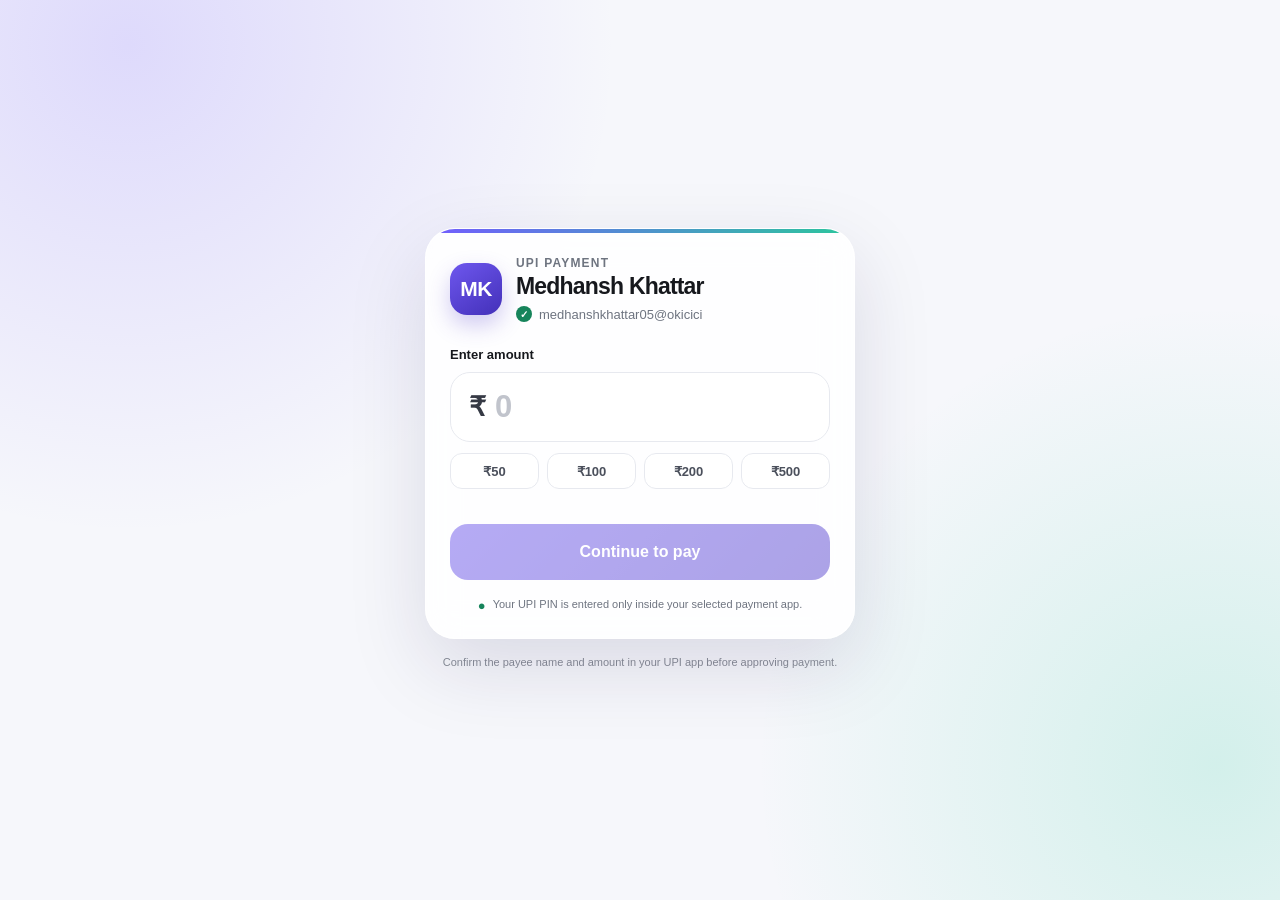
==== index.html @ 9745cc94 "Add NFC UPI payment portal" ====
<!doctype html>
<html lang="en">
<head>
  <meta charset="utf-8">
  <meta name="viewport" content="width=device-width, initial-scale=1, viewport-fit=cover">
  <meta name="theme-color" content="#f6f7fb">
  <meta name="description" content="Pay Medhansh Khattar securely using any UPI app.">
  <title>Pay Medhansh Khattar</title>
  <style>
    :root {
      color-scheme: light;
      --ink: #16181d;
      --muted: #6e7480;
      --line: #e7e9ef;
      --surface: rgba(255, 255, 255, 0.88);
      --accent: #5c45e8;
      --accent-dark: #4732c9;
      --success: #16845b;
      --danger: #bf3b48;
      --shadow: 0 28px 80px rgba(32, 25, 79, 0.13);
    }

    * { box-sizing: border-box; }

    html { min-height: 100%; }

    body {
      min-height: 100vh;
      min-height: 100svh;
      margin: 0;
      padding: max(20px, env(safe-area-inset-top)) 18px max(22px, env(safe-area-inset-bottom));
      display: grid;
      place-items: center;
      overflow-x: hidden;
      color: var(--ink);
      background:
        radial-gradient(circle at 10% 5%, rgba(118, 92, 255, 0.19), transparent 34%),
        radial-gradient(circle at 95% 85%, rgba(29, 202, 151, 0.16), transparent 32%),
        #f6f7fb;
      font-family: Inter, ui-sans-serif, -apple-system, BlinkMacSystemFont, "Segoe UI", sans-serif;
      -webkit-font-smoothing: antialiased;
    }

    button, input { font: inherit; }

    .page {
      width: min(100%, 430px);
      animation: arrive 420ms cubic-bezier(.2,.8,.2,1) both;
    }

    .card {
      position: relative;
      padding: 27px 24px 22px;
      overflow: hidden;
      border: 1px solid rgba(255, 255, 255, 0.92);
      border-radius: 30px;
      background: var(--surface);
      box-shadow: var(--shadow);
      backdrop-filter: blur(16px);
    }

    .card::before {
      content: "";
      position: absolute;
      inset: 0 auto auto 0;
      width: 100%;
      height: 4px;
      background: linear-gradient(90deg, #735cff, #2bc69c);
    }

    .identity {
      display: flex;
      align-items: center;
      gap: 14px;
      margin-bottom: 25px;
    }

    .avatar {
      width: 52px;
      height: 52px;
      flex: 0 0 auto;
      display: grid;
      place-items: center;
      border-radius: 17px;
      color: white;
      background: linear-gradient(145deg, #6e57ee, #4330b9);
      box-shadow: 0 10px 22px rgba(76, 53, 202, 0.26);
      font-size: 21px;
      font-weight: 750;
      letter-spacing: -0.03em;
    }

    .eyebrow {
      margin: 0 0 3px;
      color: var(--muted);
      font-size: 12px;
      font-weight: 700;
      letter-spacing: .1em;
      text-transform: uppercase;
    }

    h1 {
      margin: 0;
      font-size: 23px;
      line-height: 1.2;
      letter-spacing: -0.035em;
    }

    .upi-row {
      display: flex;
      align-items: center;
      gap: 7px;
      margin-top: 6px;
      color: var(--muted);
      font-size: 13px;
    }

    .verified {
      width: 16px;
      height: 16px;
      display: inline-grid;
      place-items: center;
      flex: 0 0 auto;
      border-radius: 50%;
      color: #fff;
      background: var(--success);
      font-size: 10px;
      font-weight: 900;
    }

    .section-label {
      display: block;
      margin-bottom: 10px;
      font-size: 13px;
      font-weight: 700;
    }

    .amount-wrap {
      height: 70px;
      display: flex;
      align-items: center;
      gap: 7px;
      padding: 0 18px;
      border: 1.5px solid var(--line);
      border-radius: 20px;
      background: #fff;
      transition: border-color 160ms ease, box-shadow 160ms ease;
    }

    .amount-wrap:focus-within {
      border-color: var(--accent);
      box-shadow: 0 0 0 4px rgba(92, 69, 232, 0.11);
    }

    .currency {
      color: #353944;
      font-size: 27px;
      font-weight: 700;
    }

    #amount {
      width: 100%;
      min-width: 0;
      border: 0;
      outline: 0;
      color: var(--ink);
      background: transparent;
      font-size: 31px;
      font-weight: 760;
      letter-spacing: -0.04em;
    }

    #amount::placeholder { color: #c1c4cc; }

    .quick-amounts {
      display: grid;
      grid-template-columns: repeat(4, 1fr);
      gap: 8px;
      margin: 11px 0 4px;
    }

    .chip {
      min-height: 36px;
      border: 1px solid var(--line);
      border-radius: 12px;
      color: #4b505c;
      background: rgba(255,255,255,.7);
      font-size: 13px;
      font-weight: 700;
      cursor: pointer;
      transition: transform 120ms ease, border-color 120ms ease, color 120ms ease;
    }

    .chip:active { transform: scale(.96); }
    .chip:hover { border-color: #bcb4ef; color: var(--accent); }

    .field-error {
      min-height: 19px;
      margin: 6px 2px 2px;
      color: var(--danger);
      font-size: 12px;
    }

    .primary {
      width: 100%;
      min-height: 56px;
      margin-top: 8px;
      border: 0;
      border-radius: 18px;
      color: white;
      background: linear-gradient(135deg, var(--accent), var(--accent-dark));
      box-shadow: 0 12px 25px rgba(76, 53, 202, 0.25);
      font-size: 16px;
      font-weight: 750;
      cursor: pointer;
      transition: transform 130ms ease, box-shadow 130ms ease, opacity 130ms ease;
    }

    .primary:hover { box-shadow: 0 15px 29px rgba(76, 53, 202, 0.3); }
    .primary:active { transform: translateY(1px) scale(.99); }
    .primary:disabled { cursor: not-allowed; opacity: .45; box-shadow: none; }

    .apps {
      display: grid;
      grid-template-columns: repeat(3, 1fr);
      gap: 10px;
      max-height: 0;
      margin-top: 0;
      overflow: hidden;
      opacity: 0;
      transform: translateY(-5px);
      transition: max-height 260ms ease, margin 260ms ease, opacity 180ms ease, transform 180ms ease;
    }

    .apps.show {
      max-height: 130px;
      margin-top: 14px;
      opacity: 1;
      transform: translateY(0);
    }

    .app-button {
      min-height: 76px;
      padding: 10px 5px;
      display: grid;
      justify-items: center;
      align-content: center;
      gap: 7px;
      border: 1px solid var(--line);
      border-radius: 16px;
      color: #353944;
      background: #fff;
      font-size: 11px;
      font-weight: 700;
      cursor: pointer;
      transition: border-color 140ms ease, transform 140ms ease, box-shadow 140ms ease;
    }

    .app-button:hover { border-color: #bcb4ef; box-shadow: 0 8px 18px rgba(29, 24, 65, .08); }
    .app-button:active { transform: scale(.97); }

    .app-mark {
      width: 30px;
      height: 30px;
      display: grid;
      place-items: center;
      border-radius: 10px;
      color: white;
      font-size: 13px;
      font-weight: 850;
    }

    .gpay { background: linear-gradient(135deg, #4285f4 0 50%, #34a853 50%); }
    .paytm { color: #043b72; background: #e8f7ff; }
    .fam { background: linear-gradient(135deg, #ff5e3a, #ff8a35); }

    .any-upi {
      width: 100%;
      min-height: 43px;
      display: none;
      margin-top: 9px;
      border: 0;
      color: var(--accent);
      background: transparent;
      font-size: 13px;
      font-weight: 700;
      cursor: pointer;
    }

    .any-upi.show { display: block; }

    .security-note {
      margin: 17px 2px 0;
      display: flex;
      align-items: flex-start;
      justify-content: center;
      gap: 7px;
      color: var(--muted);
      font-size: 11px;
      line-height: 1.45;
      text-align: center;
    }

    .lock { color: var(--success); font-size: 13px; }

    .footer {
      margin: 15px 12px 0;
      color: #878c96;
      font-size: 11px;
      line-height: 1.5;
      text-align: center;
    }

    .toast {
      position: fixed;
      left: 50%;
      bottom: max(20px, env(safe-area-inset-bottom));
      z-index: 5;
      padding: 11px 16px;
      border-radius: 13px;
      color: white;
      background: rgba(24, 26, 31, .92);
      box-shadow: 0 12px 30px rgba(0,0,0,.2);
      font-size: 13px;
      opacity: 0;
      pointer-events: none;
      transform: translate(-50%, 12px);
      transition: opacity 180ms ease, transform 180ms ease;
    }

    .toast.show { opacity: 1; transform: translate(-50%, 0); }

    @keyframes arrive {
      from { opacity: 0; transform: translateY(12px) scale(.985); }
      to { opacity: 1; transform: translateY(0) scale(1); }
    }

    @media (max-width: 360px) {
      .card { padding-inline: 18px; }
      .quick-amounts { gap: 6px; }
    }

    @media (prefers-reduced-motion: reduce) {
      *, *::before, *::after { scroll-behavior: auto !important; animation: none !important; transition: none !important; }
    }
  </style>
</head>
<body>
  <main class="page">
    <section class="card" aria-labelledby="page-title">
      <header class="identity">
        <div class="avatar" aria-hidden="true">MK</div>
        <div>
          <p class="eyebrow">UPI payment</p>
          <h1 id="page-title">Medhansh Khattar</h1>
          <div class="upi-row">
            <span class="verified" aria-label="Verified payee">✓</span>
            <span>medhanshkhattar05@okicici</span>
          </div>
        </div>
      </header>

      <form id="payment-form" novalidate>
        <label class="section-label" for="amount">Enter amount</label>
        <div class="amount-wrap">
          <span class="currency" aria-hidden="true">₹</span>
          <input id="amount" name="amount" type="text" inputmode="decimal" autocomplete="off" placeholder="0" maxlength="10" aria-describedby="amount-error">
        </div>

        <div class="quick-amounts" aria-label="Quick amounts">
          <button class="chip" type="button" data-amount="50">₹50</button>
          <button class="chip" type="button" data-amount="100">₹100</button>
          <button class="chip" type="button" data-amount="200">₹200</button>
          <button class="chip" type="button" data-amount="500">₹500</button>
        </div>

        <div id="amount-error" class="field-error" role="alert" aria-live="polite"></div>

        <button id="continue-button" class="primary" type="submit" disabled>Continue to pay</button>
      </form>

      <div id="apps" class="apps" aria-label="Choose a UPI app">
        <button class="app-button" type="button" data-app="gpay">
          <span class="app-mark gpay">G</span>
          Google Pay
        </button>
        <button class="app-button" type="button" data-app="paytm">
          <span class="app-mark paytm">P</span>
          Paytm
        </button>
        <button class="app-button" type="button" data-app="famapp">
          <span class="app-mark fam">F</span>
          FamApp
        </button>
      </div>
      <button id="any-upi" class="any-upi" type="button">Choose another UPI app</button>

      <p class="security-note">
        <span class="lock" aria-hidden="true">●</span>
        Your UPI PIN is entered only inside your selected payment app.
      </p>
    </section>

    <p class="footer">Confirm the payee name and amount in your UPI app before approving payment.</p>
  </main>

  <div id="toast" class="toast" role="status" aria-live="polite"></div>

  <script>
    (() => {
      const PAYEE = Object.freeze({
        address: "medhanshkhattar05@okicici",
        name: "Medhansh Khattar",
        currency: "INR",
        note: "NFC payment"
      });

      const PACKAGES = Object.freeze({
        gpay: "com.google.android.apps.nbu.paisa.user",
        paytm: "net.one97.paytm",
        famapp: "com.fampay.in"
      });

      const amountInput = document.querySelector("#amount");
      const error = document.querySelector("#amount-error");
      const continueButton = document.querySelector("#continue-button");
      const apps = document.querySelector("#apps");
      const anyUpiButton = document.querySelector("#any-upi");
      const toast = document.querySelector("#toast");
      let toastTimer;

      const cleanAmount = value => {
        const normalized = value.replace(/[^\d.]/g, "");
        const [whole = "", ...decimalParts] = normalized.split(".");
        return decimalParts.length ? `${whole}.${decimalParts.join("").slice(0, 2)}` : whole;
      };

      const amountValue = () => Number.parseFloat(amountInput.value);

      const validate = (showError = false) => {
        const amount = amountValue();
        let message = "";
        if (!amountInput.value) message = "Enter an amount to continue.";
        else if (!Number.isFinite(amount) || amount <= 0) message = "Enter an amount greater than ₹0.";
        else if (amount > 100000) message = "For this demo, enter ₹1,00,000 or less.";

        error.textContent = showError ? message : "";
        continueButton.disabled = Boolean(message);
        return !message;
      };

      const params = () => new URLSearchParams({
        pa: PAYEE.address,
        pn: PAYEE.name,
        am: amountValue().toFixed(2),
        cu: PAYEE.currency,
        tn: PAYEE.note
      }).toString();

      const universalLink = () => `upi://pay?${params()}`;

      const intentLink = app => {
        const packageName = PACKAGES[app];
        return `intent://pay?${params()}#Intent;scheme=upi;package=${packageName};end`;
      };

      const showToast = message => {
        clearTimeout(toastTimer);
        toast.textContent = message;
        toast.classList.add("show");
        toastTimer = setTimeout(() => toast.classList.remove("show"), 2600);
      };

      const launch = app => {
        if (!validate(true)) return;
        const isAndroid = /Android/i.test(navigator.userAgent);
        showToast("Opening your payment app…");
        window.location.href = isAndroid && app ? intentLink(app) : universalLink();
      };

      amountInput.addEventListener("input", event => {
        const cleaned = cleanAmount(event.target.value);
        if (cleaned !== event.target.value) event.target.value = cleaned;
        validate(false);
        apps.classList.remove("show");
        anyUpiButton.classList.remove("show");
      });

      document.querySelectorAll("[data-amount]").forEach(button => {
        button.addEventListener("click", () => {
          amountInput.value = button.dataset.amount;
          validate(false);
          amountInput.focus();
        });
      });

      document.querySelector("#payment-form").addEventListener("submit", event => {
        event.preventDefault();
        if (!validate(true)) {
          amountInput.focus();
          return;
        }
        apps.classList.add("show");
        anyUpiButton.classList.add("show");
        document.querySelector("[data-app='gpay']").focus({ preventScroll: true });
      });

      document.querySelectorAll("[data-app]").forEach(button => {
        button.addEventListener("click", () => launch(button.dataset.app));
      });

      anyUpiButton.addEventListener("click", () => launch(null));
    })();
  </script>
</body>
</html>
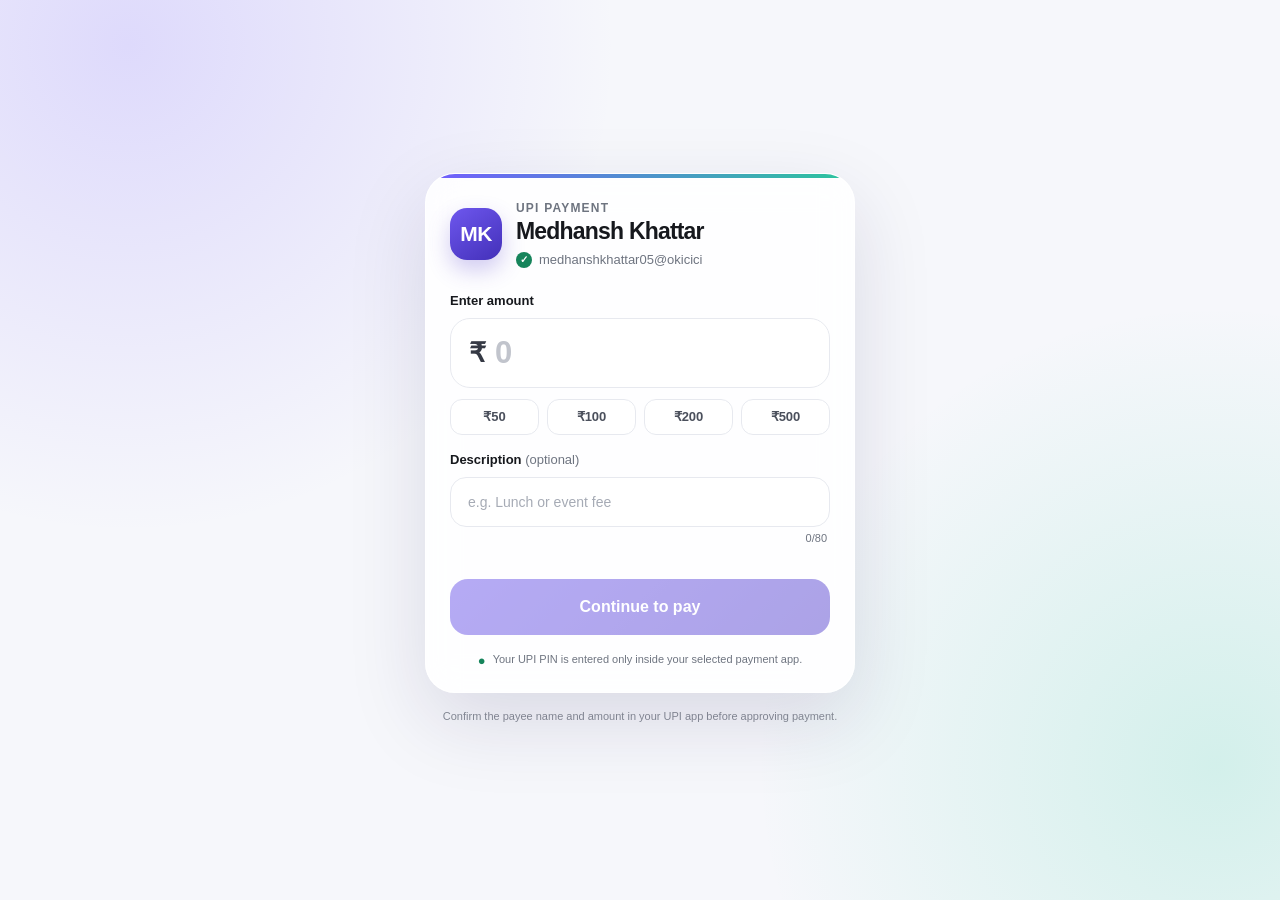
==== commit 5155009e: "Fix UPI app handoff and add payment description" ====
--- a/index.html
+++ b/index.html
@@ -179,6 +179,50 @@
       margin: 11px 0 4px;
     }
 
+    .description-label {
+      margin-top: 17px;
+    }
+
+    .optional {
+      color: var(--muted);
+      font-weight: 500;
+    }
+
+    .description-wrap {
+      min-height: 50px;
+      display: flex;
+      align-items: center;
+      padding: 0 15px;
+      border: 1.5px solid var(--line);
+      border-radius: 16px;
+      background: #fff;
+      transition: border-color 160ms ease, box-shadow 160ms ease;
+    }
+
+    .description-wrap:focus-within {
+      border-color: var(--accent);
+      box-shadow: 0 0 0 4px rgba(92, 69, 232, 0.11);
+    }
+
+    #description {
+      width: 100%;
+      min-width: 0;
+      border: 0;
+      outline: 0;
+      color: var(--ink);
+      background: transparent;
+      font-size: 14px;
+    }
+
+    #description::placeholder { color: #a6abb5; }
+
+    .description-meta {
+      margin: 5px 3px 0;
+      color: var(--muted);
+      font-size: 11px;
+      text-align: right;
+    }
+
     .chip {
       min-height: 36px;
       border: 1px solid var(--line);
@@ -220,6 +264,15 @@
     .primary:active { transform: translateY(1px) scale(.99); }
     .primary:disabled { cursor: not-allowed; opacity: .45; box-shadow: none; }
 
+    .app-picker-label {
+      display: none;
+      margin: 18px 2px 0;
+      font-size: 13px;
+      font-weight: 750;
+    }
+
+    .app-picker-label.show { display: block; }
+
     .apps {
       display: grid;
       grid-template-columns: repeat(3, 1fr);
@@ -233,8 +286,8 @@
     }
 
     .apps.show {
-      max-height: 130px;
-      margin-top: 14px;
+      max-height: 230px;
+      margin-top: 10px;
       opacity: 1;
       transform: translateY(0);
     }
@@ -273,21 +326,8 @@
     .gpay { background: linear-gradient(135deg, #4285f4 0 50%, #34a853 50%); }
     .paytm { color: #043b72; background: #e8f7ff; }
     .fam { background: linear-gradient(135deg, #ff5e3a, #ff8a35); }
-
-    .any-upi {
-      width: 100%;
-      min-height: 43px;
-      display: none;
-      margin-top: 9px;
-      border: 0;
-      color: var(--accent);
-      background: transparent;
-      font-size: 13px;
-      font-weight: 700;
-      cursor: pointer;
-    }
-
-    .any-upi.show { display: block; }
+    .phonepe { background: linear-gradient(135deg, #6739b7, #4b2191); }
+    .bhim { background: linear-gradient(135deg, #f28b2d 0 50%, #159b72 50%); }
 
     .security-note {
       margin: 17px 2px 0;
@@ -374,15 +414,28 @@
           <button class="chip" type="button" data-amount="500">₹500</button>
         </div>
 
+        <label class="section-label description-label" for="description">
+          Description <span class="optional">(optional)</span>
+        </label>
+        <div class="description-wrap">
+          <input id="description" name="description" type="text" autocomplete="off" placeholder="e.g. Lunch or event fee" maxlength="80" aria-describedby="description-meta">
+        </div>
+        <div id="description-meta" class="description-meta"><span id="description-count">0</span>/80</div>
+
         <div id="amount-error" class="field-error" role="alert" aria-live="polite"></div>
 
         <button id="continue-button" class="primary" type="submit" disabled>Continue to pay</button>
       </form>
 
-      <div id="apps" class="apps" aria-label="Choose a UPI app">
+      <p id="app-picker-label" class="app-picker-label">Choose your UPI app</p>
+      <div id="apps" class="apps" aria-labelledby="app-picker-label">
         <button class="app-button" type="button" data-app="gpay">
           <span class="app-mark gpay">G</span>
           Google Pay
+        </button>
+        <button class="app-button" type="button" data-app="phonepe">
+          <span class="app-mark phonepe">Pe</span>
+          PhonePe
         </button>
         <button class="app-button" type="button" data-app="paytm">
           <span class="app-mark paytm">P</span>
@@ -392,8 +445,11 @@
           <span class="app-mark fam">F</span>
           FamApp
         </button>
+        <button class="app-button" type="button" data-app="bhim">
+          <span class="app-mark bhim">B</span>
+          BHIM
+        </button>
       </div>
-      <button id="any-upi" class="any-upi" type="button">Choose another UPI app</button>
 
       <p class="security-note">
         <span class="lock" aria-hidden="true">●</span>
@@ -417,15 +473,27 @@
 
       const PACKAGES = Object.freeze({
         gpay: "com.google.android.apps.nbu.paisa.user",
+        phonepe: "com.phonepe.app",
         paytm: "net.one97.paytm",
-        famapp: "com.fampay.in"
+        famapp: "com.fampay.in",
+        bhim: "in.org.npci.upiapp"
+      });
+
+      const STORE_URLS = Object.freeze({
+        gpay: "https://play.google.com/store/apps/details?id=com.google.android.apps.nbu.paisa.user",
+        phonepe: "https://play.google.com/store/apps/details?id=com.phonepe.app",
+        paytm: "https://play.google.com/store/apps/details?id=net.one97.paytm",
+        famapp: "https://play.google.com/store/apps/details?id=com.fampay.in",
+        bhim: "https://play.google.com/store/apps/details?id=in.org.npci.upiapp"
       });
 
       const amountInput = document.querySelector("#amount");
+      const descriptionInput = document.querySelector("#description");
+      const descriptionCount = document.querySelector("#description-count");
       const error = document.querySelector("#amount-error");
       const continueButton = document.querySelector("#continue-button");
       const apps = document.querySelector("#apps");
-      const anyUpiButton = document.querySelector("#any-upi");
+      const appPickerLabel = document.querySelector("#app-picker-label");
       const toast = document.querySelector("#toast");
       let toastTimer;
 
@@ -449,19 +517,26 @@
         return !message;
       };
 
-      const params = () => new URLSearchParams({
+      const encodeParams = fields => Object.entries(fields)
+        .map(([key, value]) => `${encodeURIComponent(key)}=${encodeURIComponent(value)}`)
+        .join("&");
+
+      const transactionReference = () =>
+        `NFC${Date.now().toString(36).toUpperCase()}`;
+
+      const params = () => encodeParams({
         pa: PAYEE.address,
         pn: PAYEE.name,
+        tr: transactionReference(),
+        tn: descriptionInput.value.trim() || PAYEE.note,
         am: amountValue().toFixed(2),
-        cu: PAYEE.currency,
-        tn: PAYEE.note
-      }).toString();
-
-      const universalLink = () => `upi://pay?${params()}`;
+        cu: PAYEE.currency
+      });
 
       const intentLink = app => {
         const packageName = PACKAGES[app];
-        return `intent://pay?${params()}#Intent;scheme=upi;package=${packageName};end`;
+        const fallback = encodeURIComponent(STORE_URLS[app]);
+        return `intent://pay?${params()}#Intent;scheme=upi;package=${packageName};action=android.intent.action.VIEW;category=android.intent.category.BROWSABLE;S.browser_fallback_url=${fallback};end`;
       };
 
       const showToast = message => {
@@ -474,8 +549,12 @@
       const launch = app => {
         if (!validate(true)) return;
         const isAndroid = /Android/i.test(navigator.userAgent);
-        showToast("Opening your payment app…");
-        window.location.href = isAndroid && app ? intentLink(app) : universalLink();
+        if (!isAndroid) {
+          showToast("Choose a UPI app on an Android phone.");
+          return;
+        }
+        showToast("Opening your selected UPI app…");
+        window.location.href = intentLink(app);
       };
 
       amountInput.addEventListener("input", event => {
@@ -483,7 +562,14 @@
         if (cleaned !== event.target.value) event.target.value = cleaned;
         validate(false);
         apps.classList.remove("show");
-        anyUpiButton.classList.remove("show");
+        appPickerLabel.classList.remove("show");
+      });
+
+      descriptionInput.addEventListener("input", () => {
+        descriptionInput.value = descriptionInput.value.replace(/[\r\n]+/g, " ");
+        descriptionCount.textContent = descriptionInput.value.length;
+        apps.classList.remove("show");
+        appPickerLabel.classList.remove("show");
       });
 
       document.querySelectorAll("[data-amount]").forEach(button => {
@@ -500,16 +586,14 @@
           amountInput.focus();
           return;
         }
+        appPickerLabel.classList.add("show");
         apps.classList.add("show");
-        anyUpiButton.classList.add("show");
         document.querySelector("[data-app='gpay']").focus({ preventScroll: true });
       });
 
       document.querySelectorAll("[data-app]").forEach(button => {
         button.addEventListener("click", () => launch(button.dataset.app));
       });
-
-      anyUpiButton.addEventListener("click", () => launch(null));
     })();
   </script>
 </body>
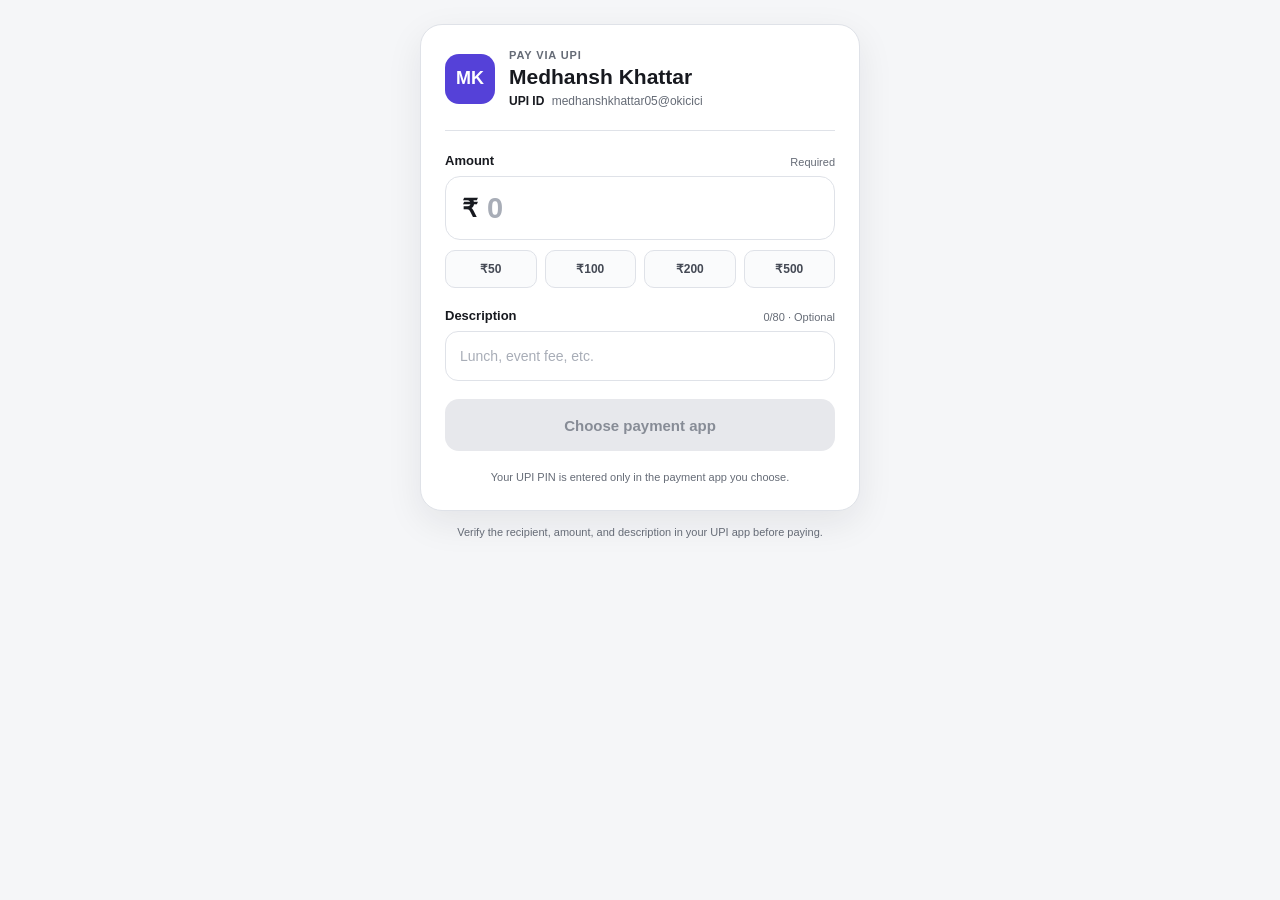
==== commit f4e10899: "Revamp UPI portal for clarity and reliability" ====
--- a/index.html
+++ b/index.html
@@ -3,598 +3,73 @@
 <head>
   <meta charset="utf-8">
   <meta name="viewport" content="width=device-width, initial-scale=1, viewport-fit=cover">
-  <meta name="theme-color" content="#f6f7fb">
-  <meta name="description" content="Pay Medhansh Khattar securely using any UPI app.">
+  <meta name="theme-color" content="#f5f6f8">
+  <meta name="referrer" content="no-referrer">
+  <meta name="description" content="Choose a UPI app to pay Medhansh Khattar.">
+  <meta http-equiv="Content-Security-Policy" content="default-src 'self'; script-src 'self'; style-src 'self'; img-src 'self' data:; connect-src 'none'; object-src 'none'; base-uri 'none'; form-action 'self'">
   <title>Pay Medhansh Khattar</title>
-  <style>
-    :root {
-      color-scheme: light;
-      --ink: #16181d;
-      --muted: #6e7480;
-      --line: #e7e9ef;
-      --surface: rgba(255, 255, 255, 0.88);
-      --accent: #5c45e8;
-      --accent-dark: #4732c9;
-      --success: #16845b;
-      --danger: #bf3b48;
-      --shadow: 0 28px 80px rgba(32, 25, 79, 0.13);
-    }
-
-    * { box-sizing: border-box; }
-
-    html { min-height: 100%; }
-
-    body {
-      min-height: 100vh;
-      min-height: 100svh;
-      margin: 0;
-      padding: max(20px, env(safe-area-inset-top)) 18px max(22px, env(safe-area-inset-bottom));
-      display: grid;
-      place-items: center;
-      overflow-x: hidden;
-      color: var(--ink);
-      background:
-        radial-gradient(circle at 10% 5%, rgba(118, 92, 255, 0.19), transparent 34%),
-        radial-gradient(circle at 95% 85%, rgba(29, 202, 151, 0.16), transparent 32%),
-        #f6f7fb;
-      font-family: Inter, ui-sans-serif, -apple-system, BlinkMacSystemFont, "Segoe UI", sans-serif;
-      -webkit-font-smoothing: antialiased;
-    }
-
-    button, input { font: inherit; }
-
-    .page {
-      width: min(100%, 430px);
-      animation: arrive 420ms cubic-bezier(.2,.8,.2,1) both;
-    }
-
-    .card {
-      position: relative;
-      padding: 27px 24px 22px;
-      overflow: hidden;
-      border: 1px solid rgba(255, 255, 255, 0.92);
-      border-radius: 30px;
-      background: var(--surface);
-      box-shadow: var(--shadow);
-      backdrop-filter: blur(16px);
-    }
-
-    .card::before {
-      content: "";
-      position: absolute;
-      inset: 0 auto auto 0;
-      width: 100%;
-      height: 4px;
-      background: linear-gradient(90deg, #735cff, #2bc69c);
-    }
-
-    .identity {
-      display: flex;
-      align-items: center;
-      gap: 14px;
-      margin-bottom: 25px;
-    }
-
-    .avatar {
-      width: 52px;
-      height: 52px;
-      flex: 0 0 auto;
-      display: grid;
-      place-items: center;
-      border-radius: 17px;
-      color: white;
-      background: linear-gradient(145deg, #6e57ee, #4330b9);
-      box-shadow: 0 10px 22px rgba(76, 53, 202, 0.26);
-      font-size: 21px;
-      font-weight: 750;
-      letter-spacing: -0.03em;
-    }
-
-    .eyebrow {
-      margin: 0 0 3px;
-      color: var(--muted);
-      font-size: 12px;
-      font-weight: 700;
-      letter-spacing: .1em;
-      text-transform: uppercase;
-    }
-
-    h1 {
-      margin: 0;
-      font-size: 23px;
-      line-height: 1.2;
-      letter-spacing: -0.035em;
-    }
-
-    .upi-row {
-      display: flex;
-      align-items: center;
-      gap: 7px;
-      margin-top: 6px;
-      color: var(--muted);
-      font-size: 13px;
-    }
-
-    .verified {
-      width: 16px;
-      height: 16px;
-      display: inline-grid;
-      place-items: center;
-      flex: 0 0 auto;
-      border-radius: 50%;
-      color: #fff;
-      background: var(--success);
-      font-size: 10px;
-      font-weight: 900;
-    }
-
-    .section-label {
-      display: block;
-      margin-bottom: 10px;
-      font-size: 13px;
-      font-weight: 700;
-    }
-
-    .amount-wrap {
-      height: 70px;
-      display: flex;
-      align-items: center;
-      gap: 7px;
-      padding: 0 18px;
-      border: 1.5px solid var(--line);
-      border-radius: 20px;
-      background: #fff;
-      transition: border-color 160ms ease, box-shadow 160ms ease;
-    }
-
-    .amount-wrap:focus-within {
-      border-color: var(--accent);
-      box-shadow: 0 0 0 4px rgba(92, 69, 232, 0.11);
-    }
-
-    .currency {
-      color: #353944;
-      font-size: 27px;
-      font-weight: 700;
-    }
-
-    #amount {
-      width: 100%;
-      min-width: 0;
-      border: 0;
-      outline: 0;
-      color: var(--ink);
-      background: transparent;
-      font-size: 31px;
-      font-weight: 760;
-      letter-spacing: -0.04em;
-    }
-
-    #amount::placeholder { color: #c1c4cc; }
-
-    .quick-amounts {
-      display: grid;
-      grid-template-columns: repeat(4, 1fr);
-      gap: 8px;
-      margin: 11px 0 4px;
-    }
-
-    .description-label {
-      margin-top: 17px;
-    }
-
-    .optional {
-      color: var(--muted);
-      font-weight: 500;
-    }
-
-    .description-wrap {
-      min-height: 50px;
-      display: flex;
-      align-items: center;
-      padding: 0 15px;
-      border: 1.5px solid var(--line);
-      border-radius: 16px;
-      background: #fff;
-      transition: border-color 160ms ease, box-shadow 160ms ease;
-    }
-
-    .description-wrap:focus-within {
-      border-color: var(--accent);
-      box-shadow: 0 0 0 4px rgba(92, 69, 232, 0.11);
-    }
-
-    #description {
-      width: 100%;
-      min-width: 0;
-      border: 0;
-      outline: 0;
-      color: var(--ink);
-      background: transparent;
-      font-size: 14px;
-    }
-
-    #description::placeholder { color: #a6abb5; }
-
-    .description-meta {
-      margin: 5px 3px 0;
-      color: var(--muted);
-      font-size: 11px;
-      text-align: right;
-    }
-
-    .chip {
-      min-height: 36px;
-      border: 1px solid var(--line);
-      border-radius: 12px;
-      color: #4b505c;
-      background: rgba(255,255,255,.7);
-      font-size: 13px;
-      font-weight: 700;
-      cursor: pointer;
-      transition: transform 120ms ease, border-color 120ms ease, color 120ms ease;
-    }
-
-    .chip:active { transform: scale(.96); }
-    .chip:hover { border-color: #bcb4ef; color: var(--accent); }
-
-    .field-error {
-      min-height: 19px;
-      margin: 6px 2px 2px;
-      color: var(--danger);
-      font-size: 12px;
-    }
-
-    .primary {
-      width: 100%;
-      min-height: 56px;
-      margin-top: 8px;
-      border: 0;
-      border-radius: 18px;
-      color: white;
-      background: linear-gradient(135deg, var(--accent), var(--accent-dark));
-      box-shadow: 0 12px 25px rgba(76, 53, 202, 0.25);
-      font-size: 16px;
-      font-weight: 750;
-      cursor: pointer;
-      transition: transform 130ms ease, box-shadow 130ms ease, opacity 130ms ease;
-    }
-
-    .primary:hover { box-shadow: 0 15px 29px rgba(76, 53, 202, 0.3); }
-    .primary:active { transform: translateY(1px) scale(.99); }
-    .primary:disabled { cursor: not-allowed; opacity: .45; box-shadow: none; }
-
-    .app-picker-label {
-      display: none;
-      margin: 18px 2px 0;
-      font-size: 13px;
-      font-weight: 750;
-    }
-
-    .app-picker-label.show { display: block; }
-
-    .apps {
-      display: grid;
-      grid-template-columns: repeat(3, 1fr);
-      gap: 10px;
-      max-height: 0;
-      margin-top: 0;
-      overflow: hidden;
-      opacity: 0;
-      transform: translateY(-5px);
-      transition: max-height 260ms ease, margin 260ms ease, opacity 180ms ease, transform 180ms ease;
-    }
-
-    .apps.show {
-      max-height: 230px;
-      margin-top: 10px;
-      opacity: 1;
-      transform: translateY(0);
-    }
-
-    .app-button {
-      min-height: 76px;
-      padding: 10px 5px;
-      display: grid;
-      justify-items: center;
-      align-content: center;
-      gap: 7px;
-      border: 1px solid var(--line);
-      border-radius: 16px;
-      color: #353944;
-      background: #fff;
-      font-size: 11px;
-      font-weight: 700;
-      cursor: pointer;
-      transition: border-color 140ms ease, transform 140ms ease, box-shadow 140ms ease;
-    }
-
-    .app-button:hover { border-color: #bcb4ef; box-shadow: 0 8px 18px rgba(29, 24, 65, .08); }
-    .app-button:active { transform: scale(.97); }
-
-    .app-mark {
-      width: 30px;
-      height: 30px;
-      display: grid;
-      place-items: center;
-      border-radius: 10px;
-      color: white;
-      font-size: 13px;
-      font-weight: 850;
-    }
-
-    .gpay { background: linear-gradient(135deg, #4285f4 0 50%, #34a853 50%); }
-    .paytm { color: #043b72; background: #e8f7ff; }
-    .fam { background: linear-gradient(135deg, #ff5e3a, #ff8a35); }
-    .phonepe { background: linear-gradient(135deg, #6739b7, #4b2191); }
-    .bhim { background: linear-gradient(135deg, #f28b2d 0 50%, #159b72 50%); }
-
-    .security-note {
-      margin: 17px 2px 0;
-      display: flex;
-      align-items: flex-start;
-      justify-content: center;
-      gap: 7px;
-      color: var(--muted);
-      font-size: 11px;
-      line-height: 1.45;
-      text-align: center;
-    }
-
-    .lock { color: var(--success); font-size: 13px; }
-
-    .footer {
-      margin: 15px 12px 0;
-      color: #878c96;
-      font-size: 11px;
-      line-height: 1.5;
-      text-align: center;
-    }
-
-    .toast {
-      position: fixed;
-      left: 50%;
-      bottom: max(20px, env(safe-area-inset-bottom));
-      z-index: 5;
-      padding: 11px 16px;
-      border-radius: 13px;
-      color: white;
-      background: rgba(24, 26, 31, .92);
-      box-shadow: 0 12px 30px rgba(0,0,0,.2);
-      font-size: 13px;
-      opacity: 0;
-      pointer-events: none;
-      transform: translate(-50%, 12px);
-      transition: opacity 180ms ease, transform 180ms ease;
-    }
-
-    .toast.show { opacity: 1; transform: translate(-50%, 0); }
-
-    @keyframes arrive {
-      from { opacity: 0; transform: translateY(12px) scale(.985); }
-      to { opacity: 1; transform: translateY(0) scale(1); }
-    }
-
-    @media (max-width: 360px) {
-      .card { padding-inline: 18px; }
-      .quick-amounts { gap: 6px; }
-    }
-
-    @media (prefers-reduced-motion: reduce) {
-      *, *::before, *::after { scroll-behavior: auto !important; animation: none !important; transition: none !important; }
-    }
-  </style>
+  <link rel="stylesheet" href="./styles.css?v=4">
+  <script src="./app.js?v=4" defer></script>
 </head>
 <body>
-  <main class="page">
-    <section class="card" aria-labelledby="page-title">
-      <header class="identity">
+  <main class="payment-shell">
+    <section class="payment-card" aria-labelledby="page-title">
+      <header class="payee-header">
         <div class="avatar" aria-hidden="true">MK</div>
-        <div>
-          <p class="eyebrow">UPI payment</p>
+        <div class="payee-details">
+          <p class="kicker">Pay via UPI</p>
           <h1 id="page-title">Medhansh Khattar</h1>
-          <div class="upi-row">
-            <span class="verified" aria-label="Verified payee">✓</span>
-            <span>medhanshkhattar05@okicici</span>
-          </div>
+          <p class="upi-id"><span>UPI ID</span> medhanshkhattar05@okicici</p>
         </div>
       </header>
 
       <form id="payment-form" novalidate>
-        <label class="section-label" for="amount">Enter amount</label>
-        <div class="amount-wrap">
+        <div class="field-heading">
+          <label for="amount">Amount</label>
+          <span>Required</span>
+        </div>
+        <div class="amount-field">
           <span class="currency" aria-hidden="true">₹</span>
-          <input id="amount" name="amount" type="text" inputmode="decimal" autocomplete="off" placeholder="0" maxlength="10" aria-describedby="amount-error">
+          <input id="amount" name="amount" type="text" inputmode="decimal" autocomplete="off" placeholder="0" maxlength="12" aria-describedby="amount-error">
         </div>
 
-        <div class="quick-amounts" aria-label="Quick amounts">
-          <button class="chip" type="button" data-amount="50">₹50</button>
-          <button class="chip" type="button" data-amount="100">₹100</button>
-          <button class="chip" type="button" data-amount="200">₹200</button>
-          <button class="chip" type="button" data-amount="500">₹500</button>
+        <div class="quick-amounts" aria-label="Suggested amounts">
+          <button type="button" data-amount="50">₹50</button>
+          <button type="button" data-amount="100">₹100</button>
+          <button type="button" data-amount="200">₹200</button>
+          <button type="button" data-amount="500">₹500</button>
         </div>
 
-        <label class="section-label description-label" for="description">
-          Description <span class="optional">(optional)</span>
-        </label>
-        <div class="description-wrap">
-          <input id="description" name="description" type="text" autocomplete="off" placeholder="e.g. Lunch or event fee" maxlength="80" aria-describedby="description-meta">
+        <div class="field-heading description-heading">
+          <label for="description">Description</label>
+          <span><span id="description-count">0</span>/80 · Optional</span>
         </div>
-        <div id="description-meta" class="description-meta"><span id="description-count">0</span>/80</div>
+        <input class="text-field" id="description" name="description" type="text" autocomplete="off" placeholder="Lunch, event fee, etc." maxlength="80">
 
-        <div id="amount-error" class="field-error" role="alert" aria-live="polite"></div>
-
-        <button id="continue-button" class="primary" type="submit" disabled>Continue to pay</button>
+        <p id="amount-error" class="field-error" role="alert" aria-live="polite" hidden></p>
+        <button id="continue-button" class="primary-button" type="submit" disabled>Choose payment app</button>
       </form>
 
-      <p id="app-picker-label" class="app-picker-label">Choose your UPI app</p>
-      <div id="apps" class="apps" aria-labelledby="app-picker-label">
-        <button class="app-button" type="button" data-app="gpay">
-          <span class="app-mark gpay">G</span>
-          Google Pay
-        </button>
-        <button class="app-button" type="button" data-app="phonepe">
-          <span class="app-mark phonepe">Pe</span>
-          PhonePe
-        </button>
-        <button class="app-button" type="button" data-app="paytm">
-          <span class="app-mark paytm">P</span>
-          Paytm
-        </button>
-        <button class="app-button" type="button" data-app="famapp">
-          <span class="app-mark fam">F</span>
-          FamApp
-        </button>
-        <button class="app-button" type="button" data-app="bhim">
-          <span class="app-mark bhim">B</span>
-          BHIM
-        </button>
-      </div>
+      <section id="app-picker" class="app-picker" aria-labelledby="app-picker-title" hidden>
+        <div class="picker-heading">
+          <div>
+            <p class="kicker">Payment app</p>
+            <h2 id="app-picker-title">Choose where to pay</h2>
+          </div>
+          <button id="edit-payment" class="text-button" type="button">Edit details</button>
+        </div>
+        <div id="app-list" class="app-list"></div>
+        <p id="launch-status" class="launch-status" role="status" aria-live="polite"></p>
+      </section>
 
-      <p class="security-note">
-        <span class="lock" aria-hidden="true">●</span>
-        Your UPI PIN is entered only inside your selected payment app.
-      </p>
+      <noscript>
+        <p class="noscript-note">JavaScript is required to prepare the UPI payment links. Open this page in Chrome or Samsung Internet.</p>
+      </noscript>
+
+      <p class="safety-note">Your UPI PIN is entered only in the payment app you choose.</p>
     </section>
 
-    <p class="footer">Confirm the payee name and amount in your UPI app before approving payment.</p>
+    <p class="page-note">Verify the recipient, amount, and description in your UPI app before paying.</p>
   </main>
-
-  <div id="toast" class="toast" role="status" aria-live="polite"></div>
-
-  <script>
-    (() => {
-      const PAYEE = Object.freeze({
-        address: "medhanshkhattar05@okicici",
-        name: "Medhansh Khattar",
-        currency: "INR",
-        note: "NFC payment"
-      });
-
-      const PACKAGES = Object.freeze({
-        gpay: "com.google.android.apps.nbu.paisa.user",
-        phonepe: "com.phonepe.app",
-        paytm: "net.one97.paytm",
-        famapp: "com.fampay.in",
-        bhim: "in.org.npci.upiapp"
-      });
-
-      const STORE_URLS = Object.freeze({
-        gpay: "https://play.google.com/store/apps/details?id=com.google.android.apps.nbu.paisa.user",
-        phonepe: "https://play.google.com/store/apps/details?id=com.phonepe.app",
-        paytm: "https://play.google.com/store/apps/details?id=net.one97.paytm",
-        famapp: "https://play.google.com/store/apps/details?id=com.fampay.in",
-        bhim: "https://play.google.com/store/apps/details?id=in.org.npci.upiapp"
-      });
-
-      const amountInput = document.querySelector("#amount");
-      const descriptionInput = document.querySelector("#description");
-      const descriptionCount = document.querySelector("#description-count");
-      const error = document.querySelector("#amount-error");
-      const continueButton = document.querySelector("#continue-button");
-      const apps = document.querySelector("#apps");
-      const appPickerLabel = document.querySelector("#app-picker-label");
-      const toast = document.querySelector("#toast");
-      let toastTimer;
-
-      const cleanAmount = value => {
-        const normalized = value.replace(/[^\d.]/g, "");
-        const [whole = "", ...decimalParts] = normalized.split(".");
-        return decimalParts.length ? `${whole}.${decimalParts.join("").slice(0, 2)}` : whole;
-      };
-
-      const amountValue = () => Number.parseFloat(amountInput.value);
-
-      const validate = (showError = false) => {
-        const amount = amountValue();
-        let message = "";
-        if (!amountInput.value) message = "Enter an amount to continue.";
-        else if (!Number.isFinite(amount) || amount <= 0) message = "Enter an amount greater than ₹0.";
-        else if (amount > 100000) message = "For this demo, enter ₹1,00,000 or less.";
-
-        error.textContent = showError ? message : "";
-        continueButton.disabled = Boolean(message);
-        return !message;
-      };
-
-      const encodeParams = fields => Object.entries(fields)
-        .map(([key, value]) => `${encodeURIComponent(key)}=${encodeURIComponent(value)}`)
-        .join("&");
-
-      const transactionReference = () =>
-        `NFC${Date.now().toString(36).toUpperCase()}`;
-
-      const params = () => encodeParams({
-        pa: PAYEE.address,
-        pn: PAYEE.name,
-        tr: transactionReference(),
-        tn: descriptionInput.value.trim() || PAYEE.note,
-        am: amountValue().toFixed(2),
-        cu: PAYEE.currency
-      });
-
-      const intentLink = app => {
-        const packageName = PACKAGES[app];
-        const fallback = encodeURIComponent(STORE_URLS[app]);
-        return `intent://pay?${params()}#Intent;scheme=upi;package=${packageName};action=android.intent.action.VIEW;category=android.intent.category.BROWSABLE;S.browser_fallback_url=${fallback};end`;
-      };
-
-      const showToast = message => {
-        clearTimeout(toastTimer);
-        toast.textContent = message;
-        toast.classList.add("show");
-        toastTimer = setTimeout(() => toast.classList.remove("show"), 2600);
-      };
-
-      const launch = app => {
-        if (!validate(true)) return;
-        const isAndroid = /Android/i.test(navigator.userAgent);
-        if (!isAndroid) {
-          showToast("Choose a UPI app on an Android phone.");
-          return;
-        }
-        showToast("Opening your selected UPI app…");
-        window.location.href = intentLink(app);
-      };
-
-      amountInput.addEventListener("input", event => {
-        const cleaned = cleanAmount(event.target.value);
-        if (cleaned !== event.target.value) event.target.value = cleaned;
-        validate(false);
-        apps.classList.remove("show");
-        appPickerLabel.classList.remove("show");
-      });
-
-      descriptionInput.addEventListener("input", () => {
-        descriptionInput.value = descriptionInput.value.replace(/[\r\n]+/g, " ");
-        descriptionCount.textContent = descriptionInput.value.length;
-        apps.classList.remove("show");
-        appPickerLabel.classList.remove("show");
-      });
-
-      document.querySelectorAll("[data-amount]").forEach(button => {
-        button.addEventListener("click", () => {
-          amountInput.value = button.dataset.amount;
-          validate(false);
-          amountInput.focus();
-        });
-      });
-
-      document.querySelector("#payment-form").addEventListener("submit", event => {
-        event.preventDefault();
-        if (!validate(true)) {
-          amountInput.focus();
-          return;
-        }
-        appPickerLabel.classList.add("show");
-        apps.classList.add("show");
-        document.querySelector("[data-app='gpay']").focus({ preventScroll: true });
-      });
-
-      document.querySelectorAll("[data-app]").forEach(button => {
-        button.addEventListener("click", () => launch(button.dataset.app));
-      });
-    })();
-  </script>
 </body>
 </html>
--- a/styles.css
+++ b/styles.css
@@ -0,0 +1,388 @@
+:root {
+  color-scheme: light;
+  --background: #f5f6f8;
+  --surface: #ffffff;
+  --text: #17191f;
+  --muted: #656b76;
+  --border: #dfe2e8;
+  --accent: #5541d8;
+  --accent-hover: #4633bd;
+  --danger: #b42336;
+  --focus: rgba(85, 65, 216, 0.16);
+}
+
+* {
+  box-sizing: border-box;
+}
+
+[hidden] {
+  display: none !important;
+}
+
+html {
+  min-height: 100%;
+}
+
+body {
+  min-height: 100vh;
+  min-height: 100svh;
+  margin: 0;
+  padding: 24px 16px;
+  padding-top: max(24px, env(safe-area-inset-top));
+  padding-bottom: max(24px, env(safe-area-inset-bottom));
+  color: var(--text);
+  background: var(--background);
+  font-family: -apple-system, BlinkMacSystemFont, "Segoe UI", Roboto, Helvetica, Arial, sans-serif;
+  -webkit-font-smoothing: antialiased;
+}
+
+button,
+input {
+  font: inherit;
+}
+
+button,
+a {
+  -webkit-tap-highlight-color: transparent;
+}
+
+.payment-shell {
+  width: 100%;
+  max-width: 440px;
+  margin: 0 auto;
+}
+
+.payment-card {
+  padding: 24px;
+  border: 1px solid var(--border);
+  border-radius: 22px;
+  background: var(--surface);
+  box-shadow: 0 12px 36px rgba(24, 28, 38, 0.08);
+}
+
+.payee-header {
+  display: flex;
+  align-items: center;
+  gap: 14px;
+  padding-bottom: 22px;
+  border-bottom: 1px solid var(--border);
+}
+
+.avatar {
+  width: 50px;
+  height: 50px;
+  flex: 0 0 auto;
+  display: flex;
+  align-items: center;
+  justify-content: center;
+  border-radius: 14px;
+  color: #ffffff;
+  background: var(--accent);
+  font-size: 18px;
+  font-weight: 750;
+}
+
+.payee-details {
+  min-width: 0;
+}
+
+.kicker {
+  margin: 0 0 3px;
+  color: var(--muted);
+  font-size: 11px;
+  font-weight: 700;
+  letter-spacing: 0.08em;
+  text-transform: uppercase;
+}
+
+h1,
+h2 {
+  margin: 0;
+  color: var(--text);
+  line-height: 1.2;
+}
+
+h1 {
+  font-size: 21px;
+}
+
+h2 {
+  font-size: 18px;
+}
+
+.upi-id {
+  margin: 5px 0 0;
+  overflow-wrap: anywhere;
+  color: var(--muted);
+  font-size: 12px;
+}
+
+.upi-id span {
+  margin-right: 4px;
+  color: var(--text);
+  font-weight: 700;
+}
+
+#payment-form {
+  padding-top: 22px;
+}
+
+.field-heading,
+.picker-heading {
+  display: flex;
+  align-items: flex-end;
+  justify-content: space-between;
+  gap: 12px;
+}
+
+.field-heading {
+  margin-bottom: 8px;
+}
+
+.field-heading label {
+  font-size: 13px;
+  font-weight: 750;
+}
+
+.field-heading > span {
+  color: var(--muted);
+  font-size: 11px;
+}
+
+.amount-field {
+  height: 64px;
+  display: flex;
+  align-items: center;
+  gap: 7px;
+  padding: 0 16px;
+  border: 1.5px solid var(--border);
+  border-radius: 15px;
+  background: var(--surface);
+}
+
+.amount-field:focus-within,
+.text-field:focus {
+  border-color: var(--accent);
+  box-shadow: 0 0 0 4px var(--focus);
+}
+
+.currency {
+  font-size: 25px;
+  font-weight: 700;
+}
+
+#amount {
+  width: 100%;
+  min-width: 0;
+  border: 0;
+  outline: 0;
+  color: var(--text);
+  background: transparent;
+  font-size: 29px;
+  font-weight: 750;
+}
+
+#amount::placeholder,
+.text-field::placeholder {
+  color: #a8adb7;
+}
+
+.quick-amounts {
+  display: grid;
+  grid-template-columns: repeat(4, minmax(0, 1fr));
+  gap: 8px;
+  margin-top: 10px;
+}
+
+.quick-amounts button {
+  min-height: 38px;
+  border: 1px solid var(--border);
+  border-radius: 10px;
+  color: #454a55;
+  background: #fafbfc;
+  font-size: 12px;
+  font-weight: 700;
+  cursor: pointer;
+}
+
+.quick-amounts button:active {
+  background: #f0eefc;
+}
+
+.description-heading {
+  margin-top: 20px;
+}
+
+.text-field {
+  width: 100%;
+  min-height: 50px;
+  padding: 0 14px;
+  border: 1.5px solid var(--border);
+  border-radius: 13px;
+  outline: 0;
+  color: var(--text);
+  background: var(--surface);
+  font-size: 14px;
+}
+
+.field-error {
+  margin: 9px 2px 0;
+  color: var(--danger);
+  font-size: 12px;
+}
+
+.primary-button {
+  width: 100%;
+  min-height: 52px;
+  margin-top: 18px;
+  border: 0;
+  border-radius: 14px;
+  color: #ffffff;
+  background: var(--accent);
+  font-size: 15px;
+  font-weight: 750;
+  cursor: pointer;
+}
+
+.primary-button:hover {
+  background: var(--accent-hover);
+}
+
+.primary-button:disabled {
+  color: #878c96;
+  background: #e7e8ec;
+  cursor: not-allowed;
+}
+
+button:focus-visible,
+a:focus-visible,
+input:focus-visible {
+  outline: 3px solid var(--focus);
+  outline-offset: 2px;
+}
+
+.app-picker {
+  margin-top: 24px;
+  padding-top: 22px;
+  border-top: 1px solid var(--border);
+}
+
+.text-button {
+  min-height: 40px;
+  padding: 0 4px;
+  border: 0;
+  color: var(--accent);
+  background: transparent;
+  font-size: 12px;
+  font-weight: 750;
+  cursor: pointer;
+}
+
+.app-list {
+  display: grid;
+  gap: 9px;
+  margin-top: 14px;
+}
+
+.app-link {
+  min-height: 58px;
+  display: flex;
+  align-items: center;
+  gap: 12px;
+  padding: 9px 12px;
+  border: 1px solid var(--border);
+  border-radius: 13px;
+  color: var(--text);
+  background: var(--surface);
+  text-decoration: none;
+}
+
+.app-link:hover,
+.app-link:active {
+  border-color: #b9b1ee;
+  background: #faf9ff;
+}
+
+.app-mark {
+  width: 36px;
+  height: 36px;
+  flex: 0 0 auto;
+  display: flex;
+  align-items: center;
+  justify-content: center;
+  border-radius: 10px;
+  color: #ffffff;
+  background: #5d6470;
+  font-size: 12px;
+  font-weight: 800;
+}
+
+.app-mark[data-brand="gpay"] { background: #2774db; }
+.app-mark[data-brand="phonepe"] { background: #5f259f; }
+.app-mark[data-brand="paytm"] { color: #0b4b7c; background: #e5f5ff; }
+.app-mark[data-brand="famapp"] { background: #f16635; }
+.app-mark[data-brand="bhim"] { background: #168767; }
+
+.app-name {
+  flex: 1 1 auto;
+  font-size: 14px;
+  font-weight: 700;
+}
+
+.app-action {
+  color: var(--muted);
+  font-size: 12px;
+}
+
+.launch-status {
+  min-height: 18px;
+  margin: 10px 2px 0;
+  color: var(--muted);
+  font-size: 12px;
+  text-align: center;
+}
+
+.safety-note,
+.noscript-note {
+  margin: 18px 0 0;
+  color: var(--muted);
+  font-size: 11px;
+  line-height: 1.5;
+  text-align: center;
+}
+
+.noscript-note {
+  color: var(--danger);
+}
+
+.page-note {
+  margin: 13px 18px 0;
+  color: var(--muted);
+  font-size: 11px;
+  line-height: 1.5;
+  text-align: center;
+}
+
+@media (max-width: 360px) {
+  body {
+    padding-right: 10px;
+    padding-left: 10px;
+  }
+
+  .payment-card {
+    padding: 20px 17px;
+    border-radius: 18px;
+  }
+
+  .quick-amounts {
+    gap: 6px;
+  }
+}
+
+@media (prefers-reduced-motion: reduce) {
+  *,
+  *::before,
+  *::after {
+    scroll-behavior: auto !important;
+  }
+}
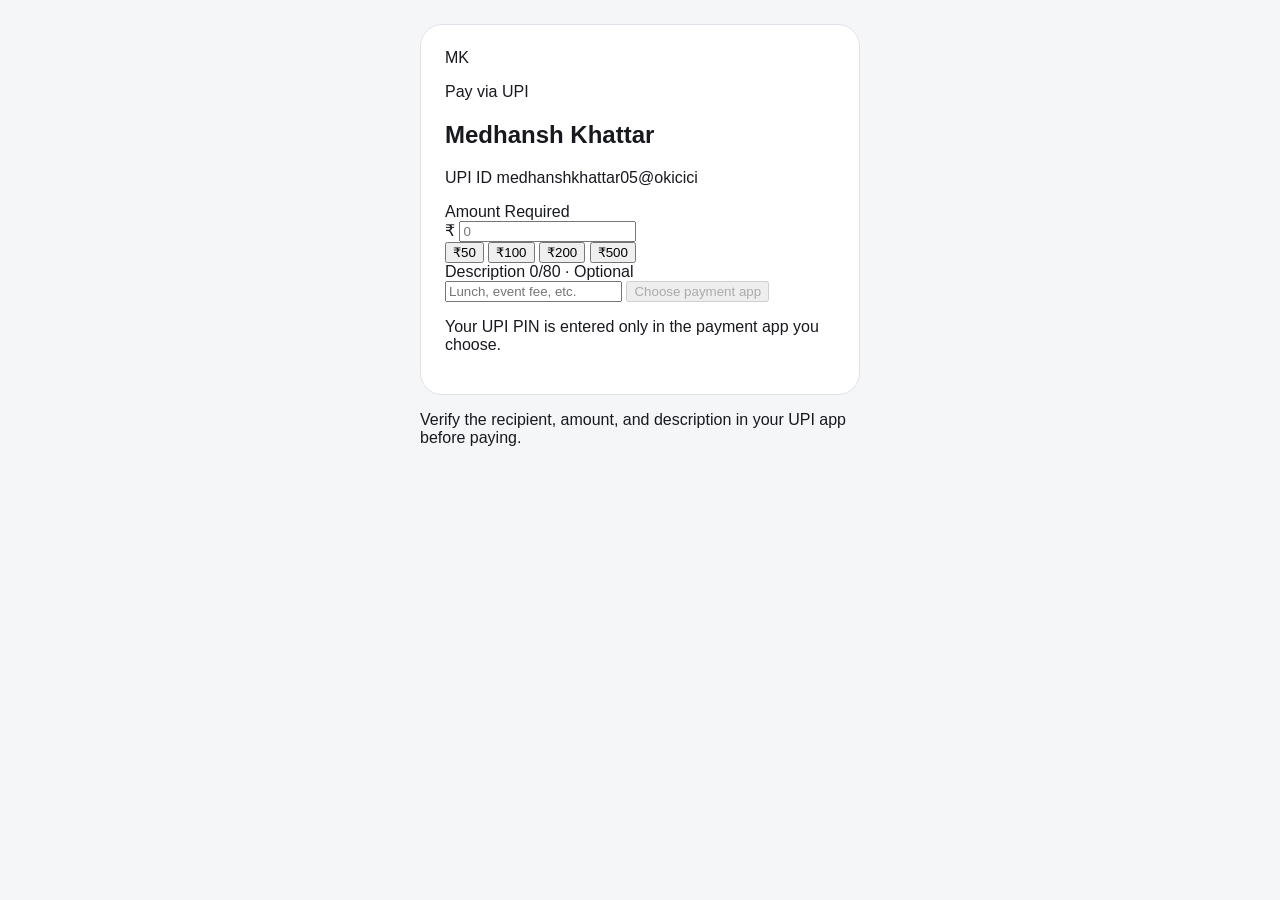
==== commit 59059ff7: "Render a critical fallback before loading full CSS" ====
--- a/index.html
+++ b/index.html
@@ -6,10 +6,17 @@
   <meta name="theme-color" content="#f5f6f8">
   <meta name="referrer" content="no-referrer">
   <meta name="description" content="Choose a UPI app to pay Medhansh Khattar.">
-  <meta http-equiv="Content-Security-Policy" content="default-src 'self'; script-src 'self'; style-src 'self'; img-src 'self' data:; connect-src 'none'; object-src 'none'; base-uri 'none'; form-action 'self'">
+  <meta http-equiv="Content-Security-Policy" content="default-src 'self'; script-src 'self'; style-src 'self' 'unsafe-inline'; img-src 'self' data:; connect-src 'none'; object-src 'none'; base-uri 'none'; form-action 'self'">
   <title>Pay Medhansh Khattar</title>
-  <link rel="stylesheet" href="./styles.css?v=4">
-  <script src="./app.js?v=4" defer></script>
+  <style>
+    html, body { min-height: 100%; }
+    body { margin: 0; padding: 24px 16px; color: #17191f; background: #f5f6f8; font-family: -apple-system, BlinkMacSystemFont, "Segoe UI", Roboto, Arial, sans-serif; }
+    .payment-shell { width: 100%; max-width: 440px; margin: 0 auto; }
+    .payment-card { padding: 24px; border: 1px solid #dfe2e8; border-radius: 22px; background: #fff; }
+    [hidden] { display: none !important; }
+  </style>
+  <link id="site-styles" rel="stylesheet" media="not all" href="./styles.css?v=5">
+  <script src="./app.js?v=5" defer></script>
 </head>
 <body>
   <main class="payment-shell">
